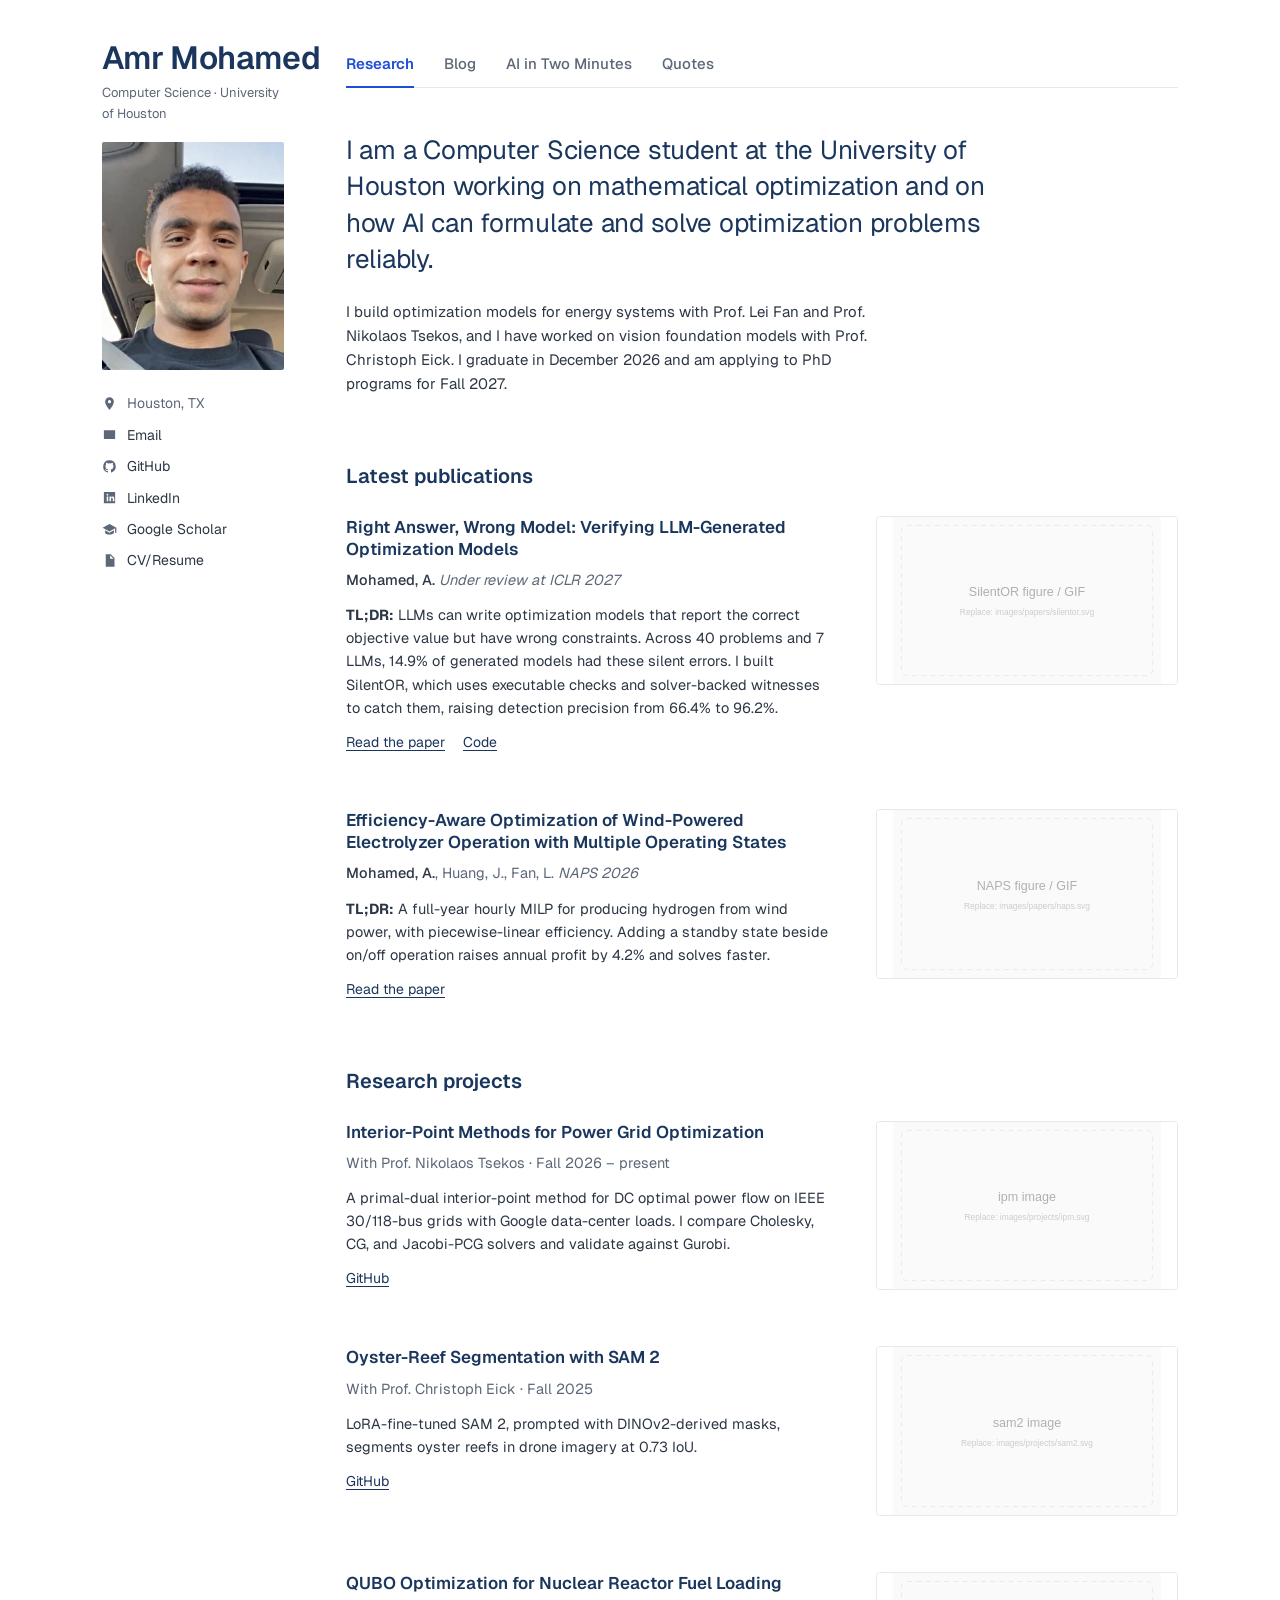
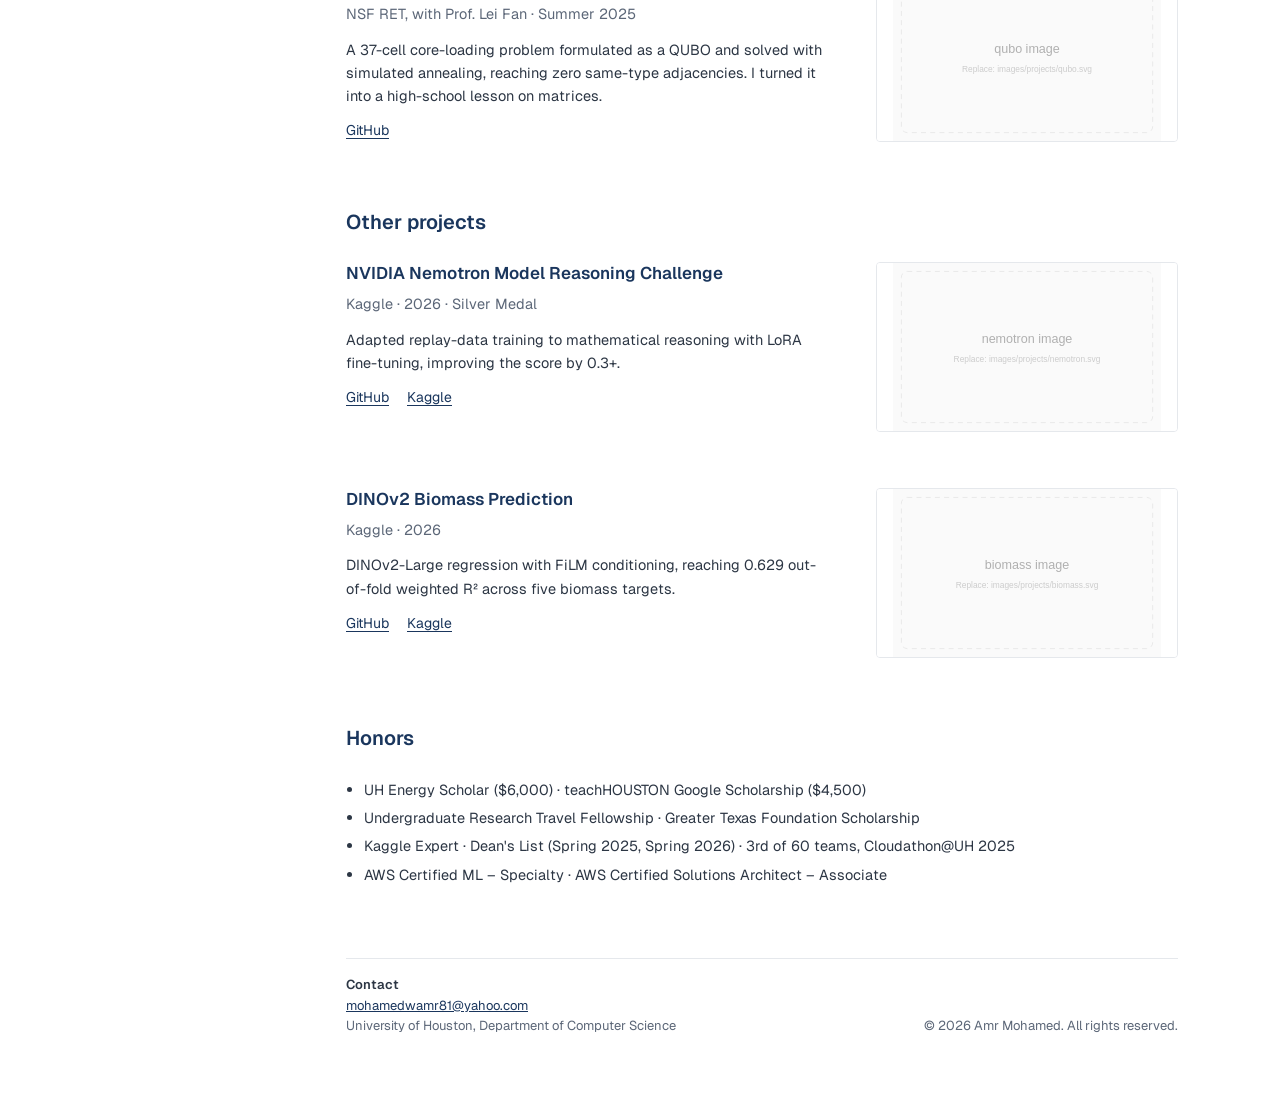
==== index.html @ 2aba8489 "Refresh cached portrait and stylesheet across all four pages" ====
<!DOCTYPE html>
<html lang="en">
<head>
<meta charset="UTF-8">
<meta name="viewport" content="width=device-width, initial-scale=1">
<meta name="theme-color" content="#ffffff">
<title>Amr Mohamed | Optimization & Machine Learning</title>
<meta name="description" content="Amr Mohamed: Computer Science, University of Houston. Optimization, AI for optimization, and energy systems.">
<link rel="preconnect" href="https://fonts.googleapis.com">
<link href="https://fonts.googleapis.com/css2?family=Geist:wght@400;500;600&display=swap" rel="stylesheet">
<link rel="stylesheet" href="style.css?v=9">
</head>
<body>
<div class="page">
<aside class="side">
  <h1><a href="index.html">Amr Mohamed</a></h1>
  <p class="sub">Computer Science · University of Houston</p>
  <img class="portrait" src="images/profile.jpg?v=c83af817" onerror="this.onerror=null;this.src='images/profile.svg'" alt="Portrait of Amr Mohamed">
  <ul>
    <li><span><svg viewBox="0 0 24 24"><path d="M12 2a7 7 0 0 0-7 7c0 5 7 13 7 13s7-8 7-13a7 7 0 0 0-7-7zm0 9.5A2.5 2.5 0 1 1 12 6.5a2.5 2.5 0 0 1 0 5z"/></svg>Houston, TX</span></li>
    <li><a href="mailto:mohamedwamr81@yahoo.com"><svg viewBox="0 0 24 24"><path d="M3 5h18v14H3zM4.5 6.5 12 12l7.5-5.5V8L12 13.5 4.5 8z"/></svg>Email</a></li>
    <li><a href="https://github.com/MAmr9UH"><svg viewBox="0 0 24 24"><path d="M12 2a10 10 0 0 0-3.2 19.5c.5.1.7-.2.7-.5v-1.7c-2.8.6-3.4-1.3-3.4-1.3-.5-1.2-1.1-1.5-1.1-1.5-.9-.6.1-.6.1-.6 1 .1 1.5 1 1.5 1 .9 1.6 2.4 1.1 2.9.8.1-.7.4-1.1.6-1.3-2.2-.3-4.6-1.1-4.6-5 0-1.1.4-2 1-2.7-.1-.3-.4-1.3.1-2.7 0 0 .8-.3 2.8 1a9.6 9.6 0 0 1 5 0c1.9-1.3 2.8-1 2.8-1 .5 1.4.2 2.4.1 2.7.6.7 1 1.6 1 2.7 0 3.9-2.4 4.7-4.6 5 .4.3.7.9.7 1.9V21c0 .3.2.6.7.5A10 10 0 0 0 12 2z"/></svg>GitHub</a></li>
    <li><a href="https://linkedin.com/in/Mohamed-Amr-UH"><svg viewBox="0 0 24 24"><path d="M3 3h18v18H3zm4.5 7.5V18H10v-7.5zM8.7 6a1.4 1.4 0 1 0 0 2.8 1.4 1.4 0 0 0 0-2.8zM12 10.5V18h2.5v-4c0-1.2.6-1.8 1.4-1.8s1.3.6 1.3 1.8v4h2.5v-4.6c0-2.3-1.2-3.1-2.8-3.1-1.2 0-2 .6-2.4 1.2v-1z"/></svg>LinkedIn</a></li>
    <li><a href="#"><svg viewBox="0 0 24 24"><path d="M12 3 1 9l11 6 9-4.9V17h2V9zM5 13.2V17c0 1.7 3.1 3 7 3s7-1.3 7-3v-3.8l-7 3.8z"/></svg>Google Scholar</a></li>
    <li><a href="cv.pdf"><svg viewBox="0 0 24 24"><path d="M6 2h8l6 6v14H6zm7 1.5V9h5.5zM9 13h8v1.5H9zm0 3h8v1.5H9z"/></svg>CV/Resume</a></li>
  </ul>
</aside>
<main>
  <nav class="tabs"><a href="index.html" class="on">Research</a><a href="blog.html">Blog</a><a href="teaching.html">AI in Two Minutes</a><a href="quotes.html">Quotes</a></nav>
  <section class="intro">
    <p class="lead">I am a Computer Science student at the University of Houston working on mathematical optimization and on how AI can formulate and solve optimization problems reliably.</p>
    <p>I build optimization models for energy systems with Prof. Lei Fan and Prof. Nikolaos Tsekos, and I have worked on vision foundation models with Prof. Christoph Eick. I graduate in December 2026 and am applying to PhD programs for Fall 2027.</p>
  </section>

  <h2>Latest publications</h2>
  <article class="entry">
    <div>
      <h3><a href="papers/silentor.pdf">Right Answer, Wrong Model: Verifying LLM-Generated Optimization Models</a></h3>
      <p class="by"><u>Mohamed, A.</u> <em>Under review at ICLR 2027</em></p>
      <p><strong>TL;DR:</strong> LLMs can write optimization models that report the correct objective value but have wrong constraints. Across 40 problems and 7 LLMs, 14.9% of generated models had these silent errors. I built SilentOR, which uses executable checks and solver-backed witnesses to catch them, raising detection precision from 66.4% to 96.2%.</p>
      <div class="more"><a href="papers/silentor.pdf">Read the paper</a><a href="#">Code</a></div>
    </div>
    <div class="fig"><img src="images/papers/silentor.gif" onerror="this.onerror=null;this.src='images/papers/silentor.svg'" alt=""></div>
  </article>
  <article class="entry">
    <div>
      <h3><a href="papers/naps.pdf">Efficiency-Aware Optimization of Wind-Powered Electrolyzer Operation with Multiple Operating States</a></h3>
      <p class="by"><u>Mohamed, A.</u>, Huang, J., Fan, L. <em>NAPS 2026</em></p>
      <p><strong>TL;DR:</strong> A full-year hourly MILP for producing hydrogen from wind power, with piecewise-linear efficiency. Adding a standby state beside on/off operation raises annual profit by 4.2% and solves faster.</p>
      <div class="more"><a href="papers/naps.pdf">Read the paper</a></div>
    </div>
    <div class="fig"><img src="images/papers/naps.gif" onerror="this.onerror=null;this.src='images/papers/naps.svg'" alt=""></div>
  </article>

  <h2>Research projects</h2>
  <article class="entry">
    <div>
      <h3>Interior-Point Methods for Power Grid Optimization</h3>
      <p class="by">With Prof. Nikolaos Tsekos · Fall 2026 – present</p>
      <p>A primal-dual interior-point method for DC optimal power flow on IEEE 30/118-bus grids with Google data-center loads. I compare Cholesky, CG, and Jacobi-PCG solvers and validate against Gurobi.</p>
      <div class="more"><a href="#">GitHub</a></div>
    </div>
    <div class="fig"><img src="images/projects/ipm.jpg" onerror="this.onerror=null;this.src='images/projects/ipm.svg'" alt=""></div>
  </article>
  <article class="entry">
    <div>
      <h3>Oyster-Reef Segmentation with SAM 2</h3>
      <p class="by">With Prof. Christoph Eick · Fall 2025</p>
      <p>LoRA-fine-tuned SAM 2, prompted with DINOv2-derived masks, segments oyster reefs in drone imagery at 0.73 IoU.</p>
      <div class="more"><a href="#">GitHub</a></div>
    </div>
    <div class="fig"><img src="images/projects/sam2.jpg" onerror="this.onerror=null;this.src='images/projects/sam2.svg'" alt=""></div>
  </article>
  <article class="entry">
    <div>
      <h3>QUBO Optimization for Nuclear Reactor Fuel Loading</h3>
      <p class="by">NSF RET, with Prof. Lei Fan · Summer 2025</p>
      <p>A 37-cell core-loading problem formulated as a QUBO and solved with simulated annealing, reaching zero same-type adjacencies. I turned it into a high-school lesson on matrices.</p>
      <div class="more"><a href="#">GitHub</a></div>
    </div>
    <div class="fig"><img src="images/projects/qubo.jpg" onerror="this.onerror=null;this.src='images/projects/qubo.svg'" alt=""></div>
  </article>

  <h2>Other projects</h2>
  <article class="entry">
    <div>
      <h3>NVIDIA Nemotron Model Reasoning Challenge</h3>
      <p class="by">Kaggle · 2026 · Silver Medal</p>
      <p>Adapted replay-data training to mathematical reasoning with LoRA fine-tuning, improving the score by 0.3+.</p>
      <div class="more"><a href="#">GitHub</a><a href="#">Kaggle</a></div>
    </div>
    <div class="fig"><img src="images/projects/nemotron.jpg" onerror="this.onerror=null;this.src='images/projects/nemotron.svg'" alt=""></div>
  </article>
  <article class="entry">
    <div>
      <h3>DINOv2 Biomass Prediction</h3>
      <p class="by">Kaggle · 2026</p>
      <p>DINOv2-Large regression with FiLM conditioning, reaching 0.629 out-of-fold weighted R² across five biomass targets.</p>
      <div class="more"><a href="#">GitHub</a><a href="#">Kaggle</a></div>
    </div>
    <div class="fig"><img src="images/projects/biomass.jpg" onerror="this.onerror=null;this.src='images/projects/biomass.svg'" alt=""></div>
  </article>

  <h2>Honors</h2>
  <ul class="plain">
    <li>UH Energy Scholar ($6,000) · teachHOUSTON Google Scholarship ($4,500)</li>
    <li>Undergraduate Research Travel Fellowship · Greater Texas Foundation Scholarship</li>
    <li>Kaggle Expert · Dean's List (Spring 2025, Spring 2026) · 3rd of 60 teams, Cloudathon@UH 2025</li>
    <li>AWS Certified ML – Specialty · AWS Certified Solutions Architect – Associate</li>
  </ul>
  <footer><div><strong>Contact</strong><br><a href="mailto:mohamedwamr81@yahoo.com">mohamedwamr81@yahoo.com</a><br>University of Houston, Department of Computer Science</div><div>© 2026 Amr Mohamed. All rights reserved.</div></footer>
</main>
</div>
</body>
</html>
---- style.css ----
/* Amr Mohamed — sidebar layout, navy on white */
:root{--navy:#1a365d;--ink:#2c3644;--muted:#5c6778;--line:#e5e8ec}
*{box-sizing:border-box}
html{scroll-behavior:smooth}
body{margin:0;background:#fff;color:var(--ink);font:400 16px/1.6 Geist,-apple-system,"Segoe UI",Roboto,"Helvetica Neue",Arial,sans-serif}
a{color:var(--navy)}
img,video{max-width:100%;display:block}

.page{max-width:1140px;margin:0 auto;padding:40px 32px 64px;display:grid;grid-template-columns:182px minmax(0,1fr);gap:62px}

/* sidebar */
.side h1{font-size:32px;white-space:nowrap;line-height:1.15;font-weight:600;color:var(--navy);margin:0;letter-spacing:-.02em}
.side h1 a{text-decoration:none;color:inherit}
.side .sub{color:var(--muted);font-size:13px;margin:6px 0 18px}
.portrait{width:182px;height:228px;object-fit:cover;border-radius:2px;filter:grayscale(0%);transition:filter .5s ease}
@media (hover:hover){.portrait:hover{filter:grayscale(100%)}}
.side ul{list-style:none;padding:0;margin:22px 0 0}
.side li{margin:0 0 9px;font-size:14px}
.side li a,.side li span{display:flex;align-items:center;gap:10px;color:var(--ink);text-decoration:none}
.side li a:hover{color:var(--navy);text-decoration:underline}
.side li span{color:var(--muted)}
.side svg{width:15px!important;height:15px!important;max-width:15px;flex:none;fill:var(--muted)}

/* tabs */
.tabs{display:flex;gap:30px;border-bottom:1px solid var(--line);margin:0 0 44px;flex-wrap:wrap}
.tabs a{font-size:15px;font-weight:500;color:var(--muted);text-decoration:none;padding:12px 0 10px;border-bottom:2px solid transparent;margin-bottom:-1px}
.tabs a:hover{color:var(--navy)}
.tabs a.on{color:var(--navy);border-color:var(--navy)}

/* intro */
.intro .lead,.lead{font-size:26px;line-height:1.4;color:var(--navy);margin:0 0 22px;max-width:660px;font-weight:400;letter-spacing:-.01em}
.intro p{font-size:15px;color:var(--ink);max-width:540px;margin:0 0 12px}

h2{font-size:20px;font-weight:600;color:var(--navy);margin:64px 0 24px}

/* entries: text left, figure right */
.entry{display:grid;grid-template-columns:minmax(0,1fr) 302px;gap:44px;margin-bottom:56px;align-items:start}
.entry.nofig{grid-template-columns:minmax(0,1fr)}
h3{font-size:17px;line-height:1.3;font-weight:600;color:var(--navy);margin:0 0 8px}
h3 a{text-decoration:none}h3 a:hover{text-decoration:underline}
.by{font-size:14px;color:var(--muted);margin:0 0 12px}
.by u{text-decoration:none;font-weight:500;color:var(--ink)}
.entry p{font-size:14.5px;line-height:1.6;margin:0 0 12px}
.more{display:flex;gap:18px;font-size:14px}
.more a{color:var(--navy);text-underline-offset:3px}
.fig{border:1px solid var(--line);border-radius:4px;overflow:hidden;background:#fafbfc;aspect-ratio:4/3}
.fig img,.fig video{width:100%;height:100%;object-fit:contain;background:#fff}

ul.plain{padding-left:18px;margin:0;font-size:14.5px}ul.plain li{margin:5px 0}

/* quotes */
.quote{margin:0 0 40px;max-width:640px}
.quote p{font-size:22px;line-height:1.45;color:var(--navy);margin:0 0 8px}
.quote cite{font-style:normal;font-size:14px;color:var(--muted)}

/* videos */
.video{position:relative;aspect-ratio:16/9;border:1px solid var(--line);border-radius:4px;overflow:hidden;background:#fafbfc}
.video iframe,.video video{position:absolute;inset:0;width:100%;height:100%;border:0}
.soon{display:grid;place-items:center;height:100%;color:#9aa3ae;font-size:13px}

footer{margin-top:72px;padding-top:16px;border-top:1px solid var(--line);color:var(--muted);font-size:13px}

@media(max-width:820px){
  .page{grid-template-columns:1fr;gap:28px;padding-top:28px}
  .side{display:grid;grid-template-columns:120px 1fr;gap:4px 20px;align-items:start}
  .side h1,.side .sub{grid-column:1/-1}
  .portrait{width:120px;height:150px}
  .side ul{margin:0}
  .entry{grid-template-columns:1fr;gap:18px}
  .lead{font-size:22px}
}
footer{display:flex;justify-content:space-between;align-items:flex-end;gap:16px;flex-wrap:wrap}
footer strong{color:var(--ink);font-weight:600}
.entry .fig{aspect-ratio:16/9}
.tabs a{transition:color .2s,border-color .2s}
.tabs a:hover{border-color:#c9d2de}
/* active tab: clear blue */
.tabs a.on{color:#1d4ed8;border-color:#1d4ed8;border-bottom-width:2px;font-weight:600}
.tabs a:hover{color:#1d4ed8}

/* AI in Two Minutes: dark navy theme */
body.dark{background:#15203a;color:#c7d0dd;--navy:#ffffff;--ink:#c7d0dd;--muted:#93a1b5;--line:#2a3958}
body.dark a{color:#e6ecf5}
body.dark .side li a{color:#dfe6f0}
body.dark .side svg{fill:#93a1b5}
body.dark .tabs a.on{color:#ffffff;border-color:#5fb3d9}
body.dark .tabs a:hover{color:#ffffff}
body.dark .portrait{border-radius:2px}
body.dark .video{background:#0f182b;border-color:#0f182b}
body.dark .soon{color:#5d6f8c}
body.dark footer strong{color:#fff}
body.dark .fig{background:#0f182b;border-color:#24324e}
.vid{margin-bottom:64px}
.vid .video{aspect-ratio:16/9;margin-bottom:16px;border-radius:6px}
.vid h3{font-size:18px;margin:0 0 4px}
.vid .by{font-size:15px}

/* Smooth theme change between pages */
@view-transition{navigation:auto}
::view-transition-old(root),::view-transition-new(root){animation-duration:.9s;animation-timing-function:ease-in-out}
/* Entering AI in Two Minutes: page fades from white into dark navy */
@keyframes toDark{from{background-color:#ffffff}to{background-color:#15203a}}
@keyframes inkIn{from{opacity:0;transform:translateY(6px)}to{opacity:1;transform:none}}
body.dark{animation:toDark 1.1s ease-in-out both}
body.dark .page{animation:inkIn 1.1s ease-out .15s both}
@media (prefers-reduced-motion:reduce){body.dark,body.dark .page{animation:none}::view-transition-old(root),::view-transition-new(root){animation:none}}
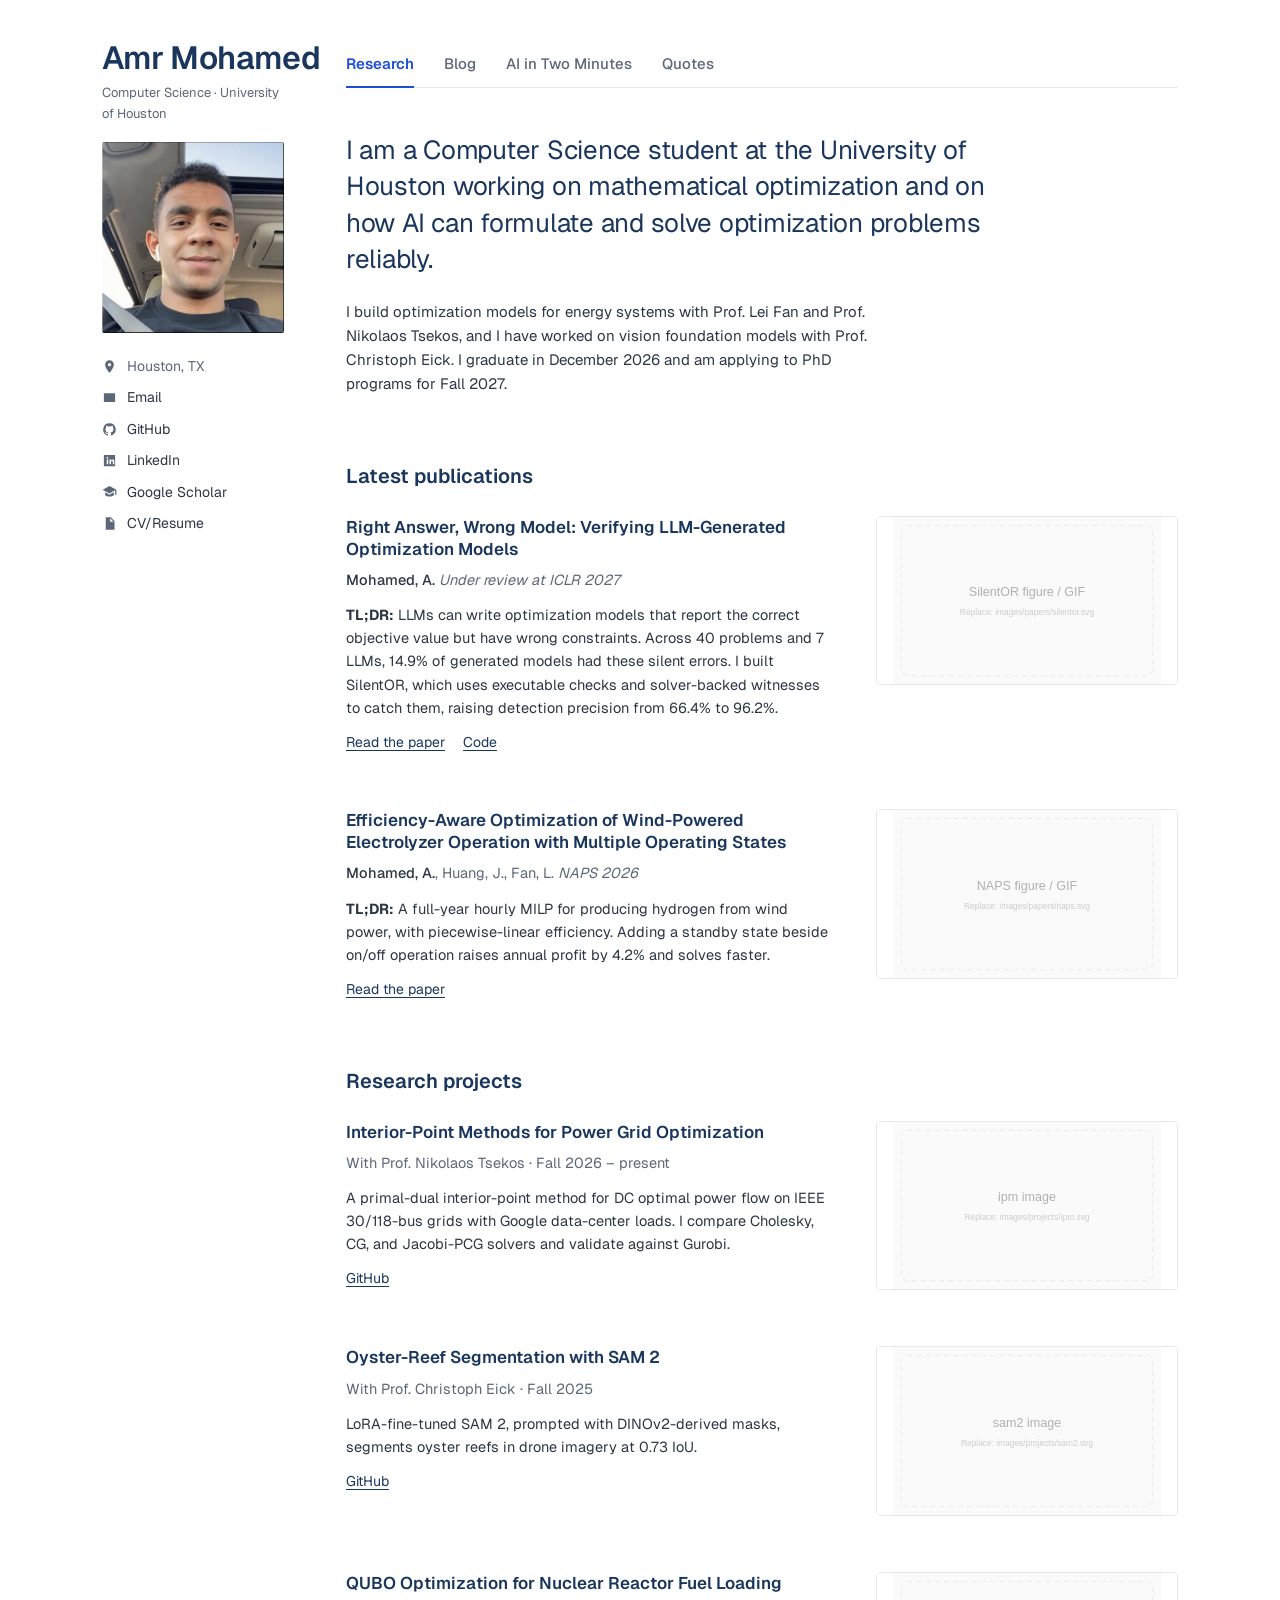
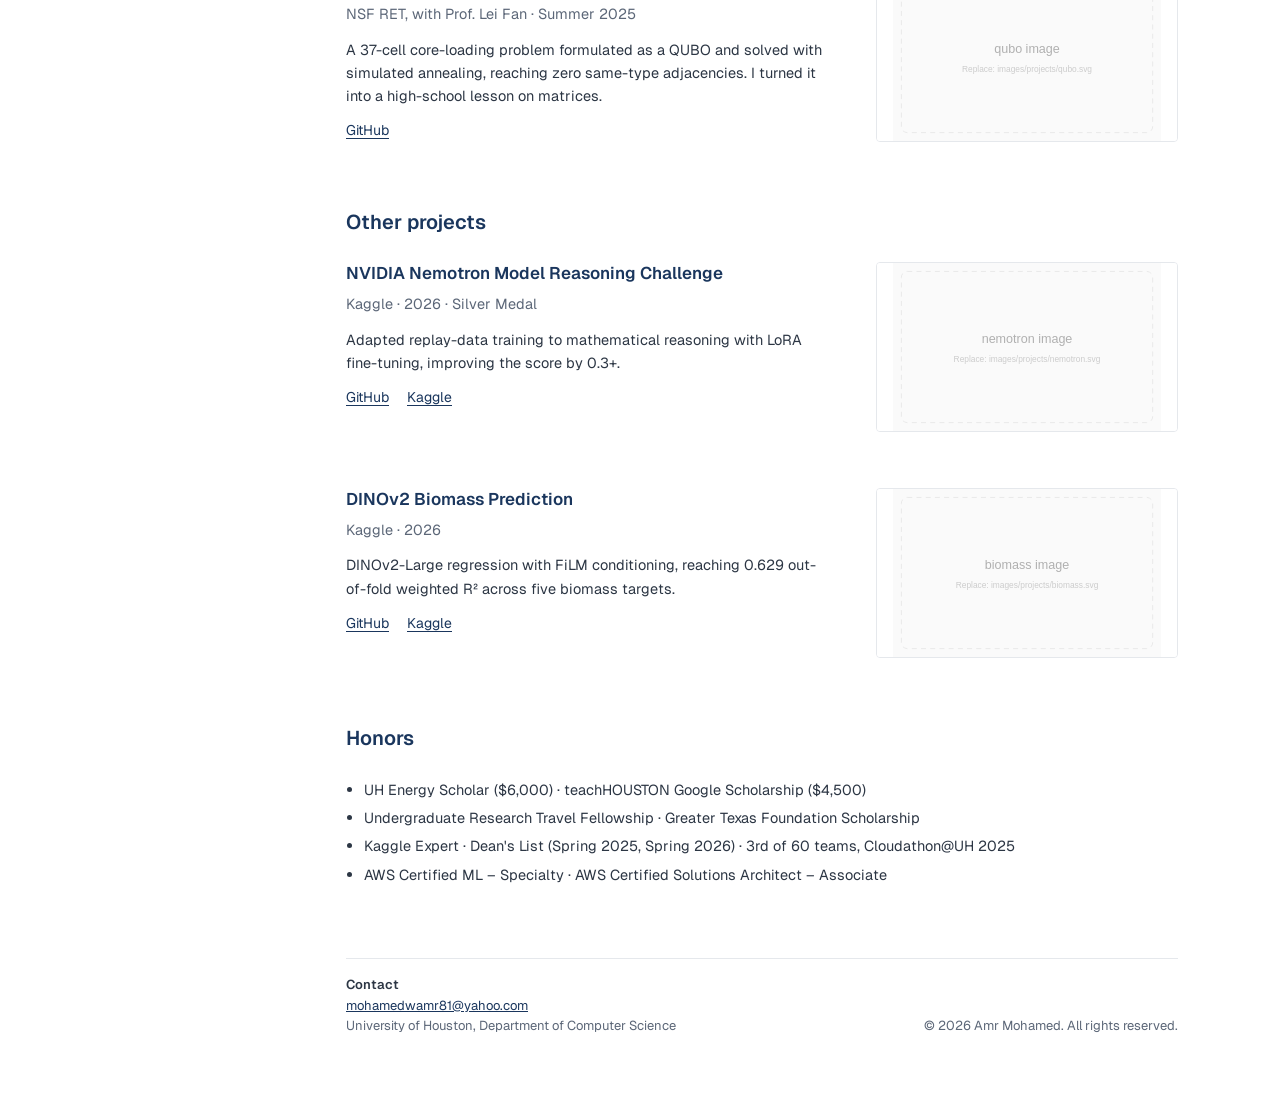
==== commit d48c92f7: "Use the wider portrait at its natural aspect ratio" ====
--- a/index.html
+++ b/index.html
@@ -8,14 +8,14 @@
 <meta name="description" content="Amr Mohamed: Computer Science, University of Houston. Optimization, AI for optimization, and energy systems.">
 <link rel="preconnect" href="https://fonts.googleapis.com">
 <link href="https://fonts.googleapis.com/css2?family=Geist:wght@400;500;600&display=swap" rel="stylesheet">
-<link rel="stylesheet" href="style.css?v=9">
+<link rel="stylesheet" href="style.css?v=10">
 </head>
 <body>
 <div class="page">
 <aside class="side">
   <h1><a href="index.html">Amr Mohamed</a></h1>
   <p class="sub">Computer Science · University of Houston</p>
-  <img class="portrait" src="images/profile.jpg?v=c83af817" onerror="this.onerror=null;this.src='images/profile.svg'" alt="Portrait of Amr Mohamed">
+  <img class="portrait" src="images/profile.jpg?v=75b1ff2b" onerror="this.onerror=null;this.src='images/profile.svg'" alt="Portrait of Amr Mohamed">
   <ul>
     <li><span><svg viewBox="0 0 24 24"><path d="M12 2a7 7 0 0 0-7 7c0 5 7 13 7 13s7-8 7-13a7 7 0 0 0-7-7zm0 9.5A2.5 2.5 0 1 1 12 6.5a2.5 2.5 0 0 1 0 5z"/></svg>Houston, TX</span></li>
     <li><a href="mailto:mohamedwamr81@yahoo.com"><svg viewBox="0 0 24 24"><path d="M3 5h18v14H3zM4.5 6.5 12 12l7.5-5.5V8L12 13.5 4.5 8z"/></svg>Email</a></li>
--- a/style.css
+++ b/style.css
@@ -12,7 +12,7 @@
 .side h1{font-size:32px;white-space:nowrap;line-height:1.15;font-weight:600;color:var(--navy);margin:0;letter-spacing:-.02em}
 .side h1 a{text-decoration:none;color:inherit}
 .side .sub{color:var(--muted);font-size:13px;margin:6px 0 18px}
-.portrait{width:182px;height:228px;object-fit:cover;border-radius:2px;filter:grayscale(0%);transition:filter .5s ease}
+.portrait{width:182px;height:auto;border-radius:2px;filter:grayscale(0%);transition:filter .5s ease}
 @media (hover:hover){.portrait:hover{filter:grayscale(100%)}}
 .side ul{list-style:none;padding:0;margin:22px 0 0}
 .side li{margin:0 0 9px;font-size:14px}
@@ -64,7 +64,7 @@
   .page{grid-template-columns:1fr;gap:28px;padding-top:28px}
   .side{display:grid;grid-template-columns:120px 1fr;gap:4px 20px;align-items:start}
   .side h1,.side .sub{grid-column:1/-1}
-  .portrait{width:120px;height:150px}
+  .portrait{width:120px;height:auto}
   .side ul{margin:0}
   .entry{grid-template-columns:1fr;gap:18px}
   .lead{font-size:22px}
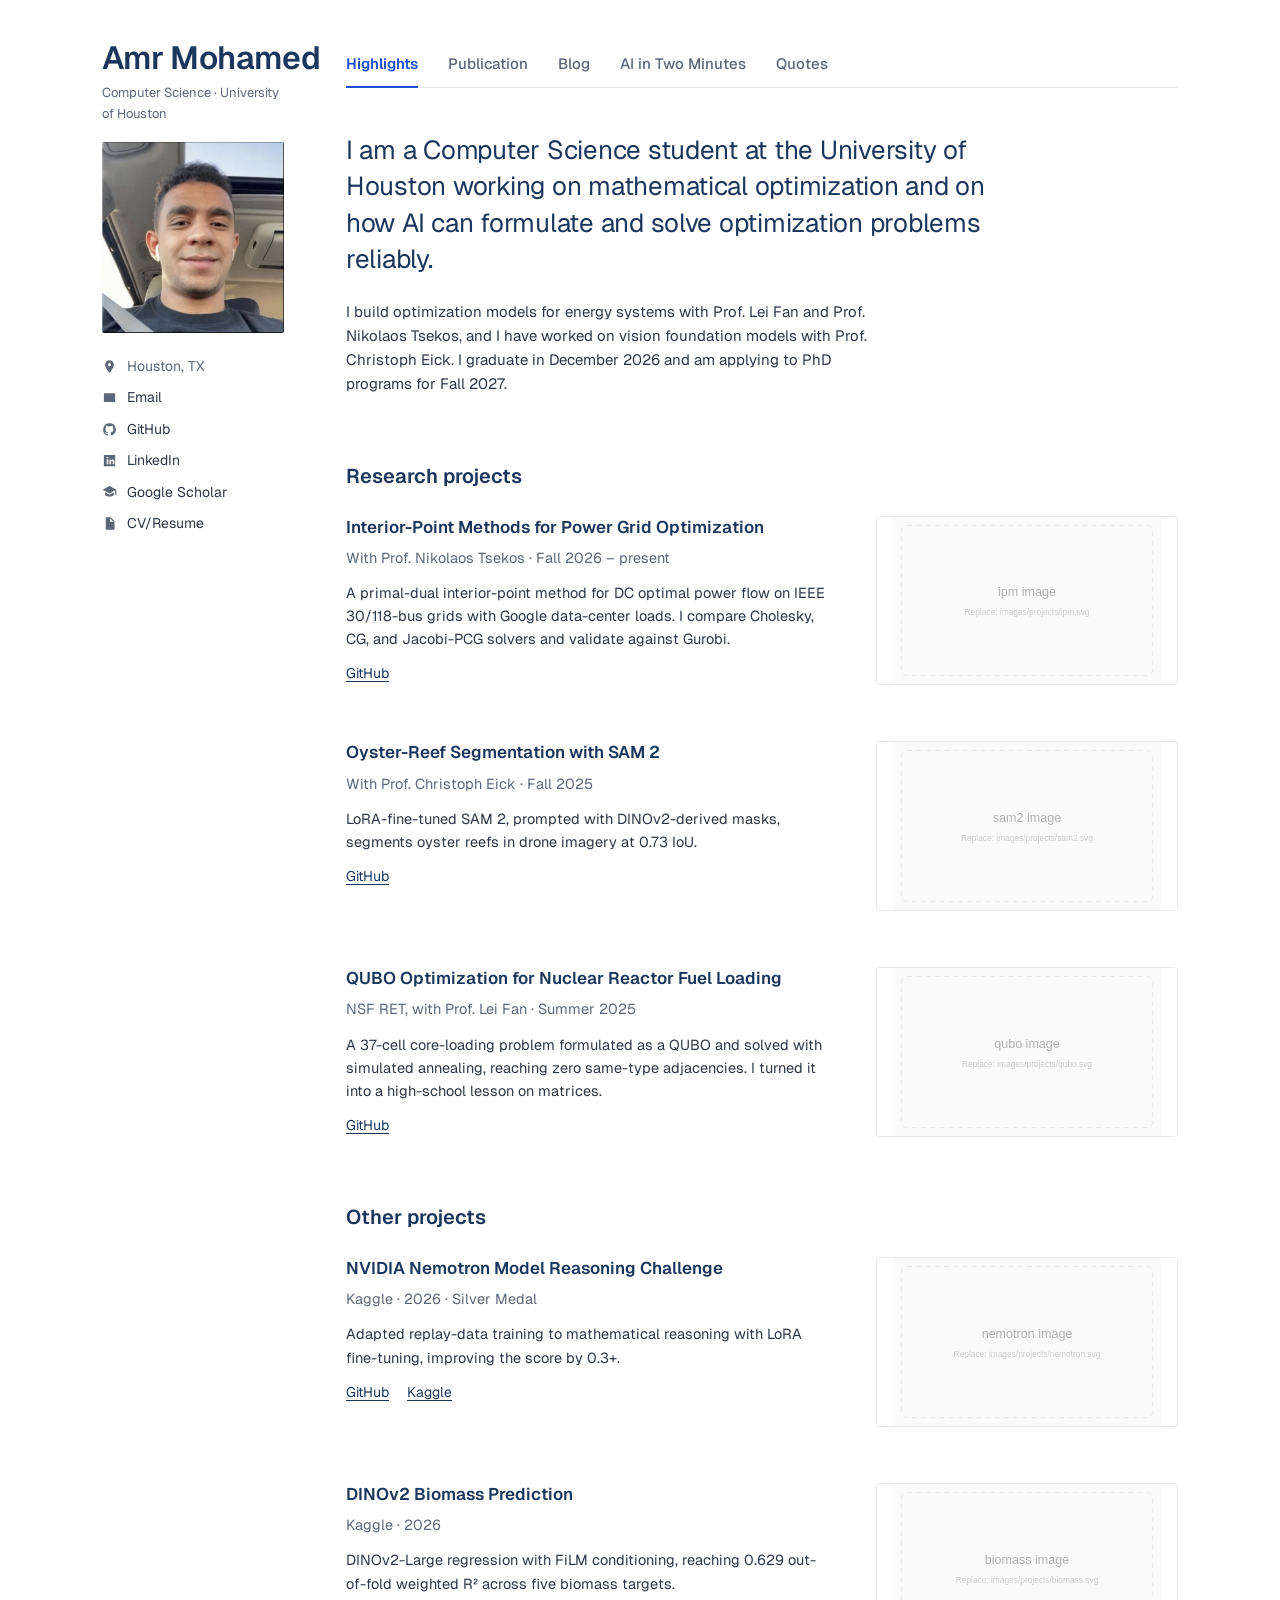
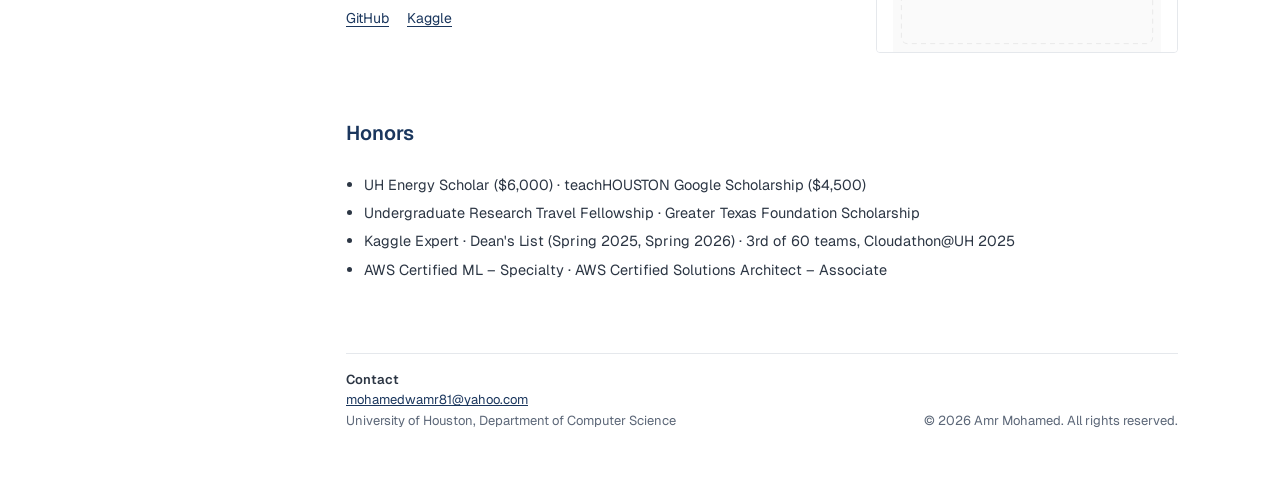
==== commit bb4aec7d: "Organize navigation around highlights and a dedicated publication page" ====
--- a/index.html
+++ b/index.html
@@ -26,31 +26,17 @@
   </ul>
 </aside>
 <main>
-  <nav class="tabs"><a href="index.html" class="on">Research</a><a href="blog.html">Blog</a><a href="teaching.html">AI in Two Minutes</a><a href="quotes.html">Quotes</a></nav>
+  <nav class="tabs" aria-label="Main navigation">
+    <a href="index.html" class="on" aria-current="page">Highlights</a>
+    <a href="publications.html">Publication</a>
+    <a href="blog.html">Blog</a>
+    <a href="teaching.html">AI in Two Minutes</a>
+    <a href="quotes.html">Quotes</a>
+  </nav>
   <section class="intro">
     <p class="lead">I am a Computer Science student at the University of Houston working on mathematical optimization and on how AI can formulate and solve optimization problems reliably.</p>
     <p>I build optimization models for energy systems with Prof. Lei Fan and Prof. Nikolaos Tsekos, and I have worked on vision foundation models with Prof. Christoph Eick. I graduate in December 2026 and am applying to PhD programs for Fall 2027.</p>
   </section>
-
-  <h2>Latest publications</h2>
-  <article class="entry">
-    <div>
-      <h3><a href="papers/silentor.pdf">Right Answer, Wrong Model: Verifying LLM-Generated Optimization Models</a></h3>
-      <p class="by"><u>Mohamed, A.</u> <em>Under review at ICLR 2027</em></p>
-      <p><strong>TL;DR:</strong> LLMs can write optimization models that report the correct objective value but have wrong constraints. Across 40 problems and 7 LLMs, 14.9% of generated models had these silent errors. I built SilentOR, which uses executable checks and solver-backed witnesses to catch them, raising detection precision from 66.4% to 96.2%.</p>
-      <div class="more"><a href="papers/silentor.pdf">Read the paper</a><a href="#">Code</a></div>
-    </div>
-    <div class="fig"><img src="images/papers/silentor.gif" onerror="this.onerror=null;this.src='images/papers/silentor.svg'" alt=""></div>
-  </article>
-  <article class="entry">
-    <div>
-      <h3><a href="papers/naps.pdf">Efficiency-Aware Optimization of Wind-Powered Electrolyzer Operation with Multiple Operating States</a></h3>
-      <p class="by"><u>Mohamed, A.</u>, Huang, J., Fan, L. <em>NAPS 2026</em></p>
-      <p><strong>TL;DR:</strong> A full-year hourly MILP for producing hydrogen from wind power, with piecewise-linear efficiency. Adding a standby state beside on/off operation raises annual profit by 4.2% and solves faster.</p>
-      <div class="more"><a href="papers/naps.pdf">Read the paper</a></div>
-    </div>
-    <div class="fig"><img src="images/papers/naps.gif" onerror="this.onerror=null;this.src='images/papers/naps.svg'" alt=""></div>
-  </article>
 
   <h2>Research projects</h2>
   <article class="entry">
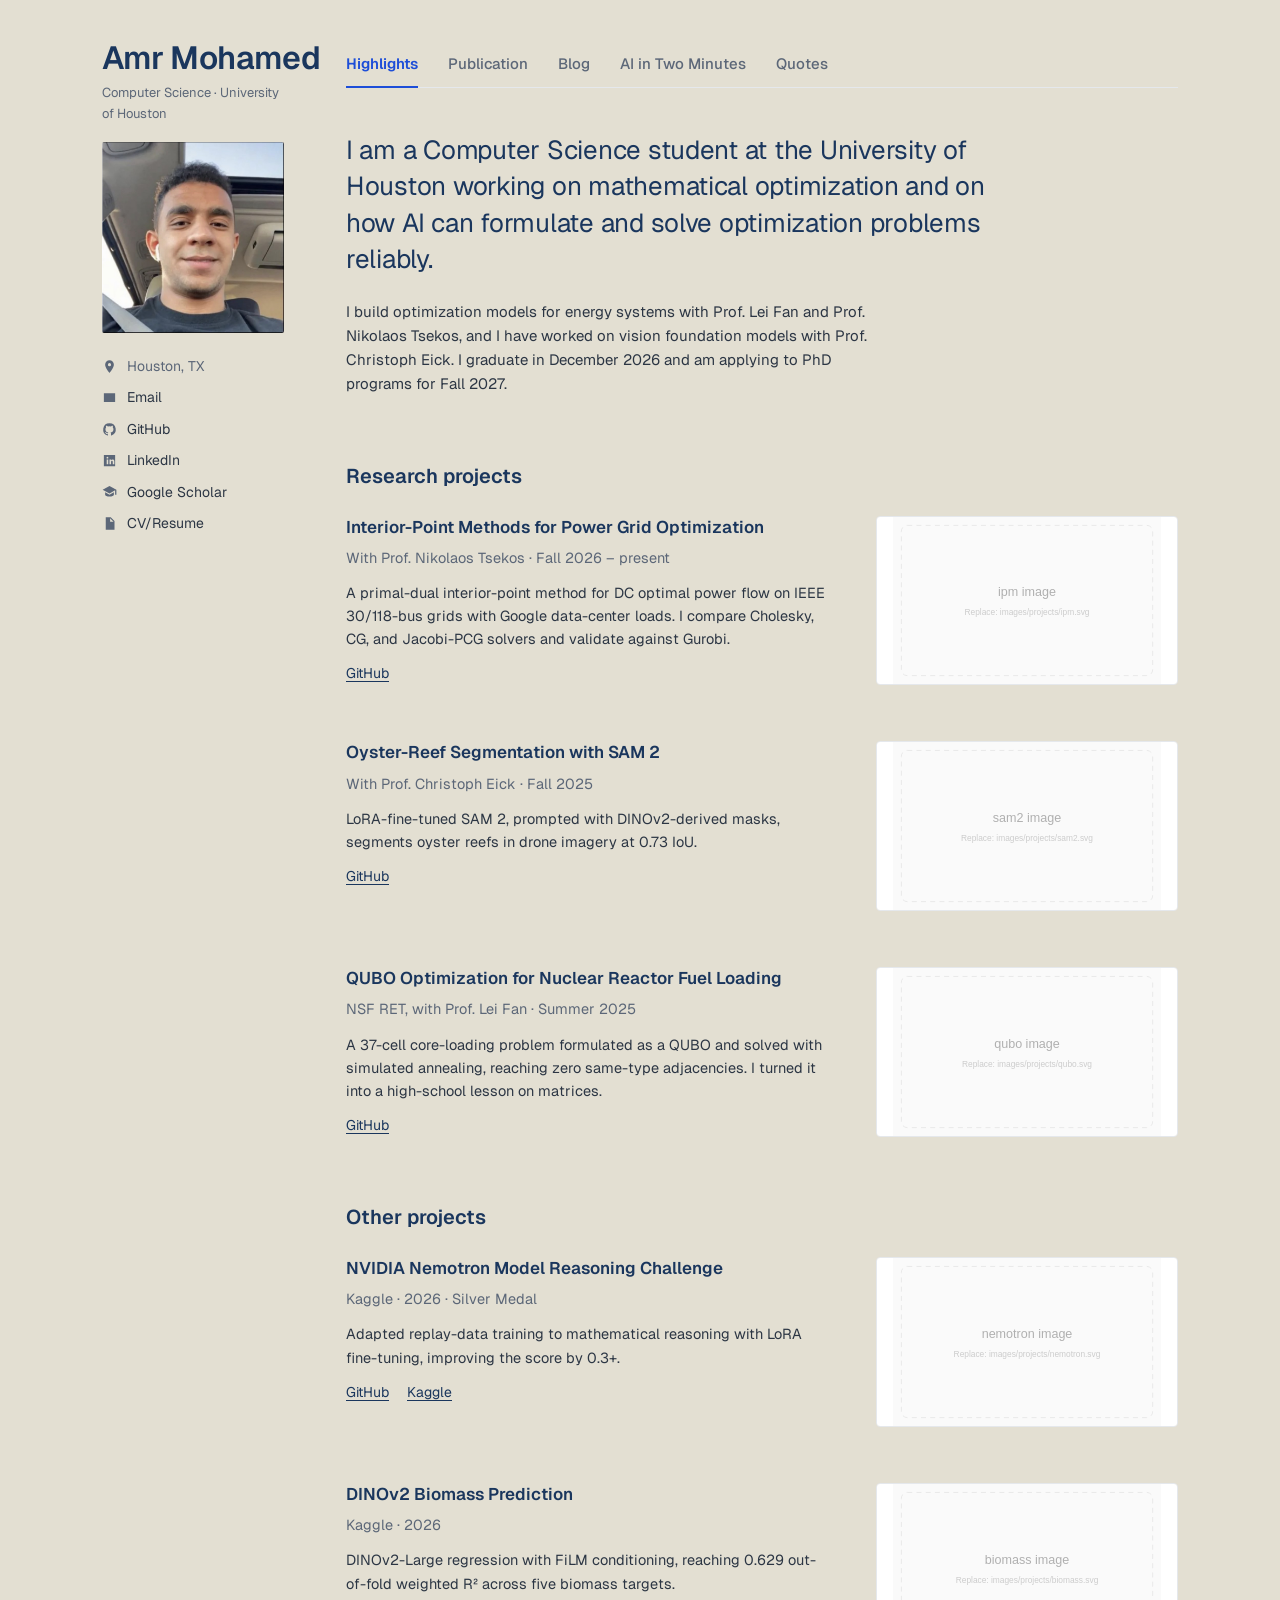
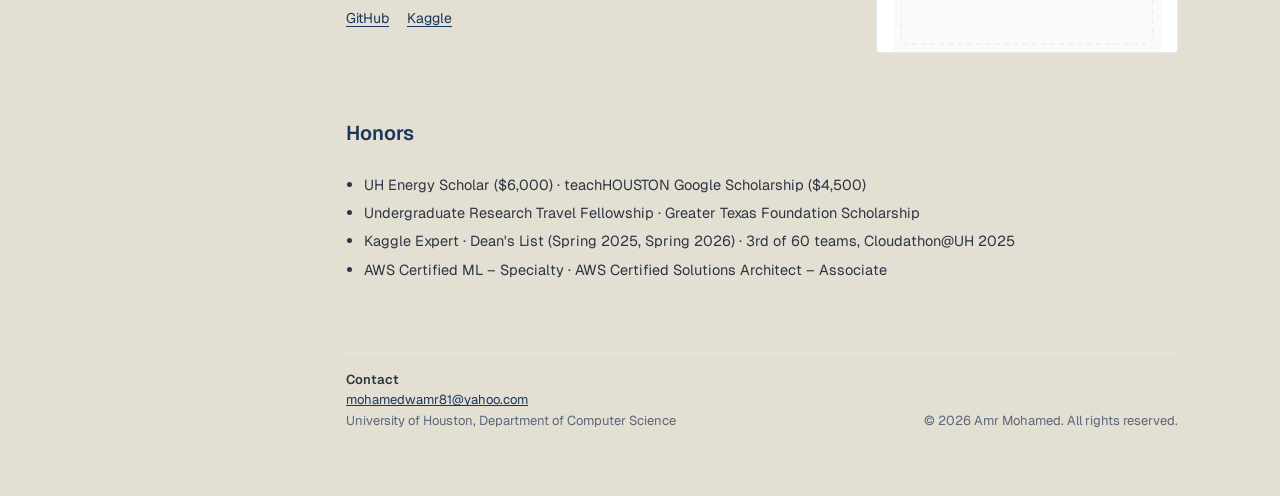
==== commit 1fe0826a: "Try the warm beige page background from the reference swatch" ====
--- a/index.html
+++ b/index.html
@@ -3,12 +3,12 @@
 <head>
 <meta charset="UTF-8">
 <meta name="viewport" content="width=device-width, initial-scale=1">
-<meta name="theme-color" content="#ffffff">
+<meta name="theme-color" content="#e3dfd2">
 <title>Amr Mohamed | Optimization & Machine Learning</title>
 <meta name="description" content="Amr Mohamed: Computer Science, University of Houston. Optimization, AI for optimization, and energy systems.">
 <link rel="preconnect" href="https://fonts.googleapis.com">
 <link href="https://fonts.googleapis.com/css2?family=Geist:wght@400;500;600&display=swap" rel="stylesheet">
-<link rel="stylesheet" href="style.css?v=10">
+<link rel="stylesheet" href="style.css?v=11">
 </head>
 <body>
 <div class="page">
--- a/style.css
+++ b/style.css
@@ -1,8 +1,8 @@
 /* Amr Mohamed — sidebar layout, navy on white */
-:root{--navy:#1a365d;--ink:#2c3644;--muted:#5c6778;--line:#e5e8ec}
+:root{--page-bg:#e3dfd2;--navy:#1a365d;--ink:#2c3644;--muted:#5c6778;--line:#e5e8ec}
 *{box-sizing:border-box}
 html{scroll-behavior:smooth}
-body{margin:0;background:#fff;color:var(--ink);font:400 16px/1.6 Geist,-apple-system,"Segoe UI",Roboto,"Helvetica Neue",Arial,sans-serif}
+body{margin:0;background:var(--page-bg);color:var(--ink);font:400 16px/1.6 Geist,-apple-system,"Segoe UI",Roboto,"Helvetica Neue",Arial,sans-serif}
 a{color:var(--navy)}
 img,video{max-width:100%;display:block}
 
@@ -99,7 +99,7 @@
 @view-transition{navigation:auto}
 ::view-transition-old(root),::view-transition-new(root){animation-duration:.9s;animation-timing-function:ease-in-out}
 /* Entering AI in Two Minutes: page fades from white into dark navy */
-@keyframes toDark{from{background-color:#ffffff}to{background-color:#15203a}}
+@keyframes toDark{from{background-color:var(--page-bg)}to{background-color:#15203a}}
 @keyframes inkIn{from{opacity:0;transform:translateY(6px)}to{opacity:1;transform:none}}
 body.dark{animation:toDark 1.1s ease-in-out both}
 body.dark .page{animation:inkIn 1.1s ease-out .15s both}
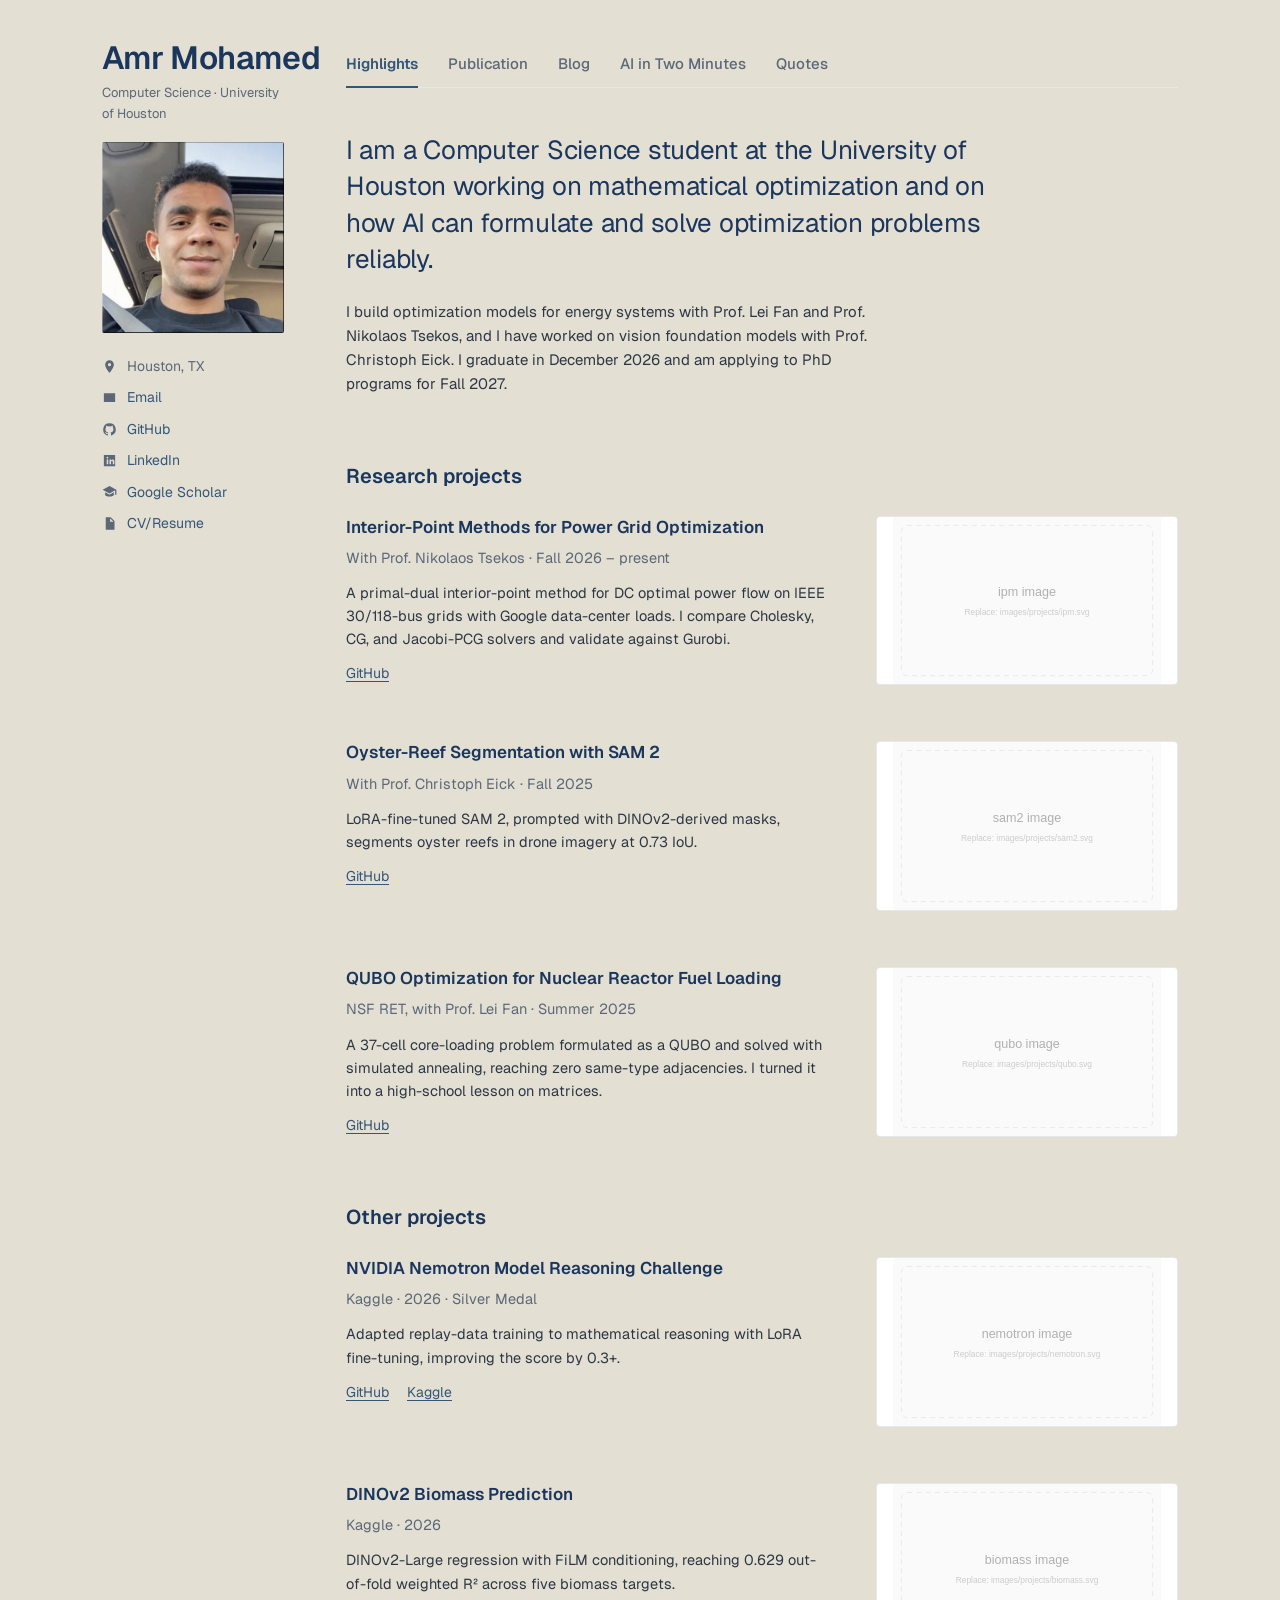
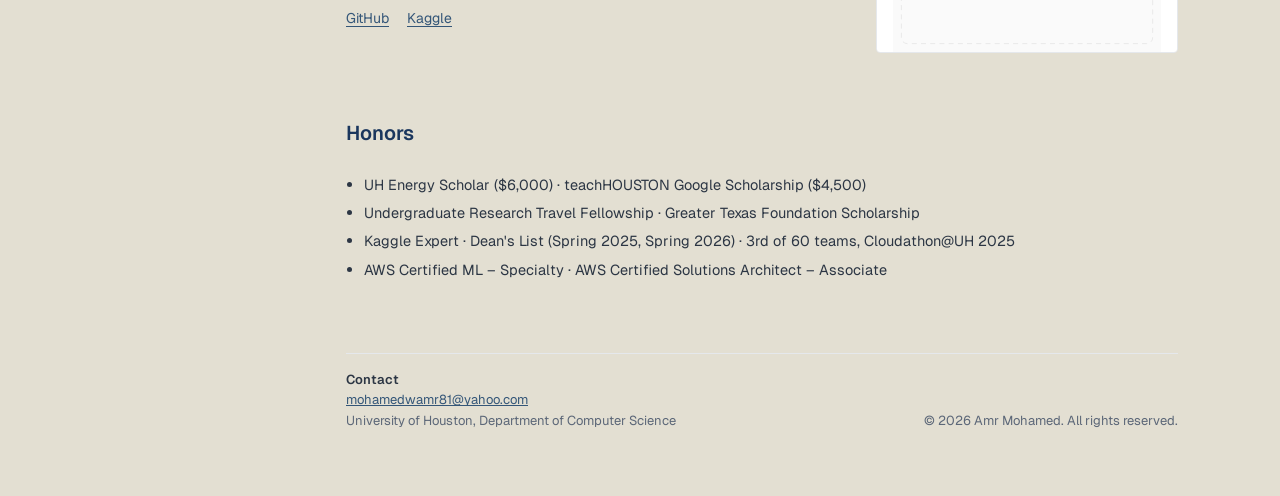
==== commit 69fa1404: "Pair navy headings with muted blue links on beige pages" ====
--- a/index.html
+++ b/index.html
@@ -8,7 +8,7 @@
 <meta name="description" content="Amr Mohamed: Computer Science, University of Houston. Optimization, AI for optimization, and energy systems.">
 <link rel="preconnect" href="https://fonts.googleapis.com">
 <link href="https://fonts.googleapis.com/css2?family=Geist:wght@400;500;600&display=swap" rel="stylesheet">
-<link rel="stylesheet" href="style.css?v=11">
+<link rel="stylesheet" href="style.css?v=12">
 </head>
 <body>
 <div class="page">
--- a/style.css
+++ b/style.css
@@ -1,9 +1,9 @@
-/* Amr Mohamed — sidebar layout, navy on white */
-:root{--page-bg:#e3dfd2;--navy:#1a365d;--ink:#2c3644;--muted:#5c6778;--line:#e5e8ec}
+/* Amr Mohamed — sidebar layout, navy on warm beige */
+:root{--page-bg:#e3dfd2;--navy:#1a365d;--link:#345678;--ink:#2c3644;--muted:#5c6778;--line:#e5e8ec}
 *{box-sizing:border-box}
 html{scroll-behavior:smooth}
 body{margin:0;background:var(--page-bg);color:var(--ink);font:400 16px/1.6 Geist,-apple-system,"Segoe UI",Roboto,"Helvetica Neue",Arial,sans-serif}
-a{color:var(--navy)}
+a{color:var(--link)}
 img,video{max-width:100%;display:block}
 
 .page{max-width:1140px;margin:0 auto;padding:40px 32px 64px;display:grid;grid-template-columns:182px minmax(0,1fr);gap:62px}
@@ -16,7 +16,7 @@
 @media (hover:hover){.portrait:hover{filter:grayscale(100%)}}
 .side ul{list-style:none;padding:0;margin:22px 0 0}
 .side li{margin:0 0 9px;font-size:14px}
-.side li a,.side li span{display:flex;align-items:center;gap:10px;color:var(--ink);text-decoration:none}
+.side li a,.side li span{display:flex;align-items:center;gap:10px;color:var(--link);text-decoration:none}
 .side li a:hover{color:var(--navy);text-decoration:underline}
 .side li span{color:var(--muted)}
 .side svg{width:15px!important;height:15px!important;max-width:15px;flex:none;fill:var(--muted)}
@@ -37,12 +37,12 @@
 .entry{display:grid;grid-template-columns:minmax(0,1fr) 302px;gap:44px;margin-bottom:56px;align-items:start}
 .entry.nofig{grid-template-columns:minmax(0,1fr)}
 h3{font-size:17px;line-height:1.3;font-weight:600;color:var(--navy);margin:0 0 8px}
-h3 a{text-decoration:none}h3 a:hover{text-decoration:underline}
+h3 a{color:inherit;text-decoration:none}h3 a:hover{text-decoration:underline}
 .by{font-size:14px;color:var(--muted);margin:0 0 12px}
 .by u{text-decoration:none;font-weight:500;color:var(--ink)}
 .entry p{font-size:14.5px;line-height:1.6;margin:0 0 12px}
 .more{display:flex;gap:18px;font-size:14px}
-.more a{color:var(--navy);text-underline-offset:3px}
+.more a{text-underline-offset:3px}
 .fig{border:1px solid var(--line);border-radius:4px;overflow:hidden;background:#fafbfc;aspect-ratio:4/3}
 .fig img,.fig video{width:100%;height:100%;object-fit:contain;background:#fff}
 
@@ -74,9 +74,9 @@
 .entry .fig{aspect-ratio:16/9}
 .tabs a{transition:color .2s,border-color .2s}
 .tabs a:hover{border-color:#c9d2de}
-/* active tab: clear blue */
-.tabs a.on{color:#1d4ed8;border-color:#1d4ed8;border-bottom-width:2px;font-weight:600}
-.tabs a:hover{color:#1d4ed8}
+/* active tab */
+.tabs a.on{color:var(--link);border-color:var(--link);border-bottom-width:2px;font-weight:600}
+.tabs a:hover{color:var(--link)}
 
 /* AI in Two Minutes: dark navy theme */
 body.dark{background:#15203a;color:#c7d0dd;--navy:#ffffff;--ink:#c7d0dd;--muted:#93a1b5;--line:#2a3958}
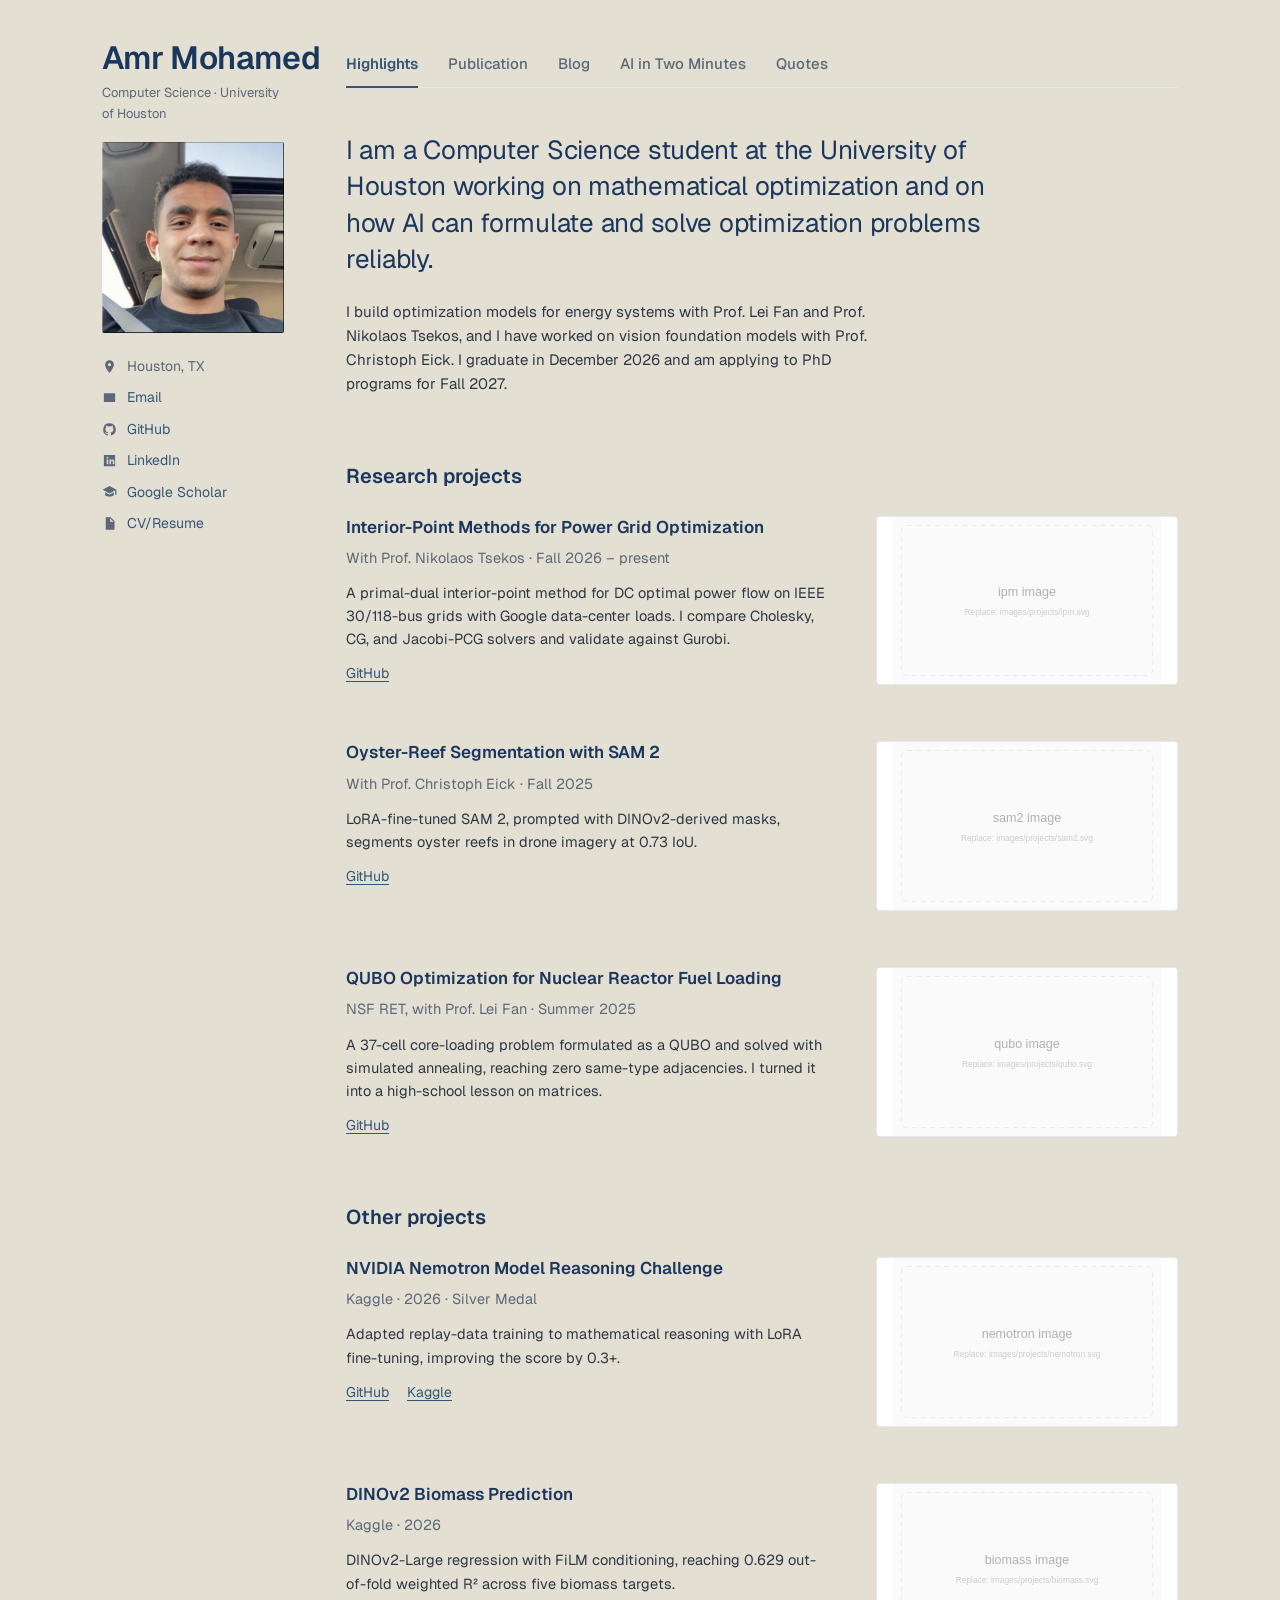
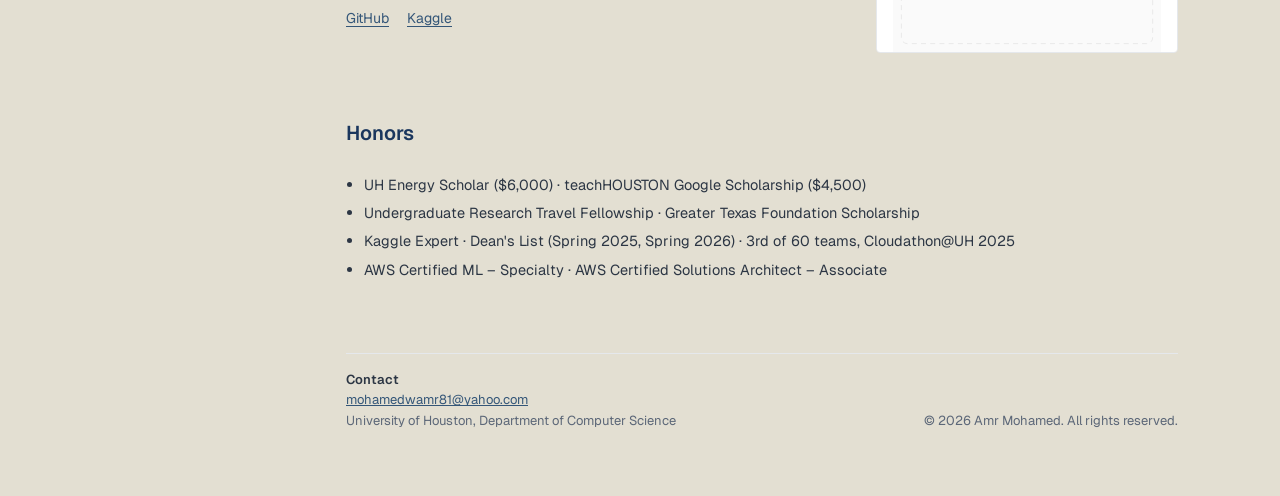
==== commit 37a8f709: "Show the golden Goku artwork on portrait hover" ====
--- a/index.html
+++ b/index.html
@@ -8,14 +8,17 @@
 <meta name="description" content="Amr Mohamed: Computer Science, University of Houston. Optimization, AI for optimization, and energy systems.">
 <link rel="preconnect" href="https://fonts.googleapis.com">
 <link href="https://fonts.googleapis.com/css2?family=Geist:wght@400;500;600&display=swap" rel="stylesheet">
-<link rel="stylesheet" href="style.css?v=12">
+<link rel="stylesheet" href="style.css?v=13">
 </head>
 <body>
 <div class="page">
 <aside class="side">
   <h1><a href="index.html">Amr Mohamed</a></h1>
   <p class="sub">Computer Science · University of Houston</p>
-  <img class="portrait" src="images/profile.jpg?v=75b1ff2b" onerror="this.onerror=null;this.src='images/profile.svg'" alt="Portrait of Amr Mohamed">
+  <div class="portrait">
+    <img src="images/profile.jpg?v=75b1ff2b" onerror="this.onerror=null;this.src='images/profile.svg'" alt="Portrait of Amr Mohamed">
+    <img class="hover-art" src="images/goku-hover.webp" alt="">
+  </div>
   <ul>
     <li><span><svg viewBox="0 0 24 24"><path d="M12 2a7 7 0 0 0-7 7c0 5 7 13 7 13s7-8 7-13a7 7 0 0 0-7-7zm0 9.5A2.5 2.5 0 1 1 12 6.5a2.5 2.5 0 0 1 0 5z"/></svg>Houston, TX</span></li>
     <li><a href="mailto:mohamedwamr81@yahoo.com"><svg viewBox="0 0 24 24"><path d="M3 5h18v14H3zM4.5 6.5 12 12l7.5-5.5V8L12 13.5 4.5 8z"/></svg>Email</a></li>
--- a/style.css
+++ b/style.css
@@ -12,8 +12,12 @@
 .side h1{font-size:32px;white-space:nowrap;line-height:1.15;font-weight:600;color:var(--navy);margin:0;letter-spacing:-.02em}
 .side h1 a{text-decoration:none;color:inherit}
 .side .sub{color:var(--muted);font-size:13px;margin:6px 0 18px}
-.portrait{width:182px;height:auto;border-radius:2px;filter:grayscale(0%);transition:filter .5s ease}
-@media (hover:hover){.portrait:hover{filter:grayscale(100%)}}
+.portrait{position:relative;width:182px;max-width:100%;align-self:start;border-radius:2px;overflow:hidden}
+.portrait img{width:100%;height:auto}
+.portrait .hover-art{position:absolute;inset:0;height:100%;object-fit:contain;background:var(--page-bg);opacity:0;pointer-events:none;transition:opacity .25s ease}
+body.dark .hover-art{background:#15203a}
+@media (hover:hover){.portrait:hover .hover-art{opacity:1}}
+@media (prefers-reduced-motion:reduce){.portrait .hover-art{transition:none}}
 .side ul{list-style:none;padding:0;margin:22px 0 0}
 .side li{margin:0 0 9px;font-size:14px}
 .side li a,.side li span{display:flex;align-items:center;gap:10px;color:var(--link);text-decoration:none}
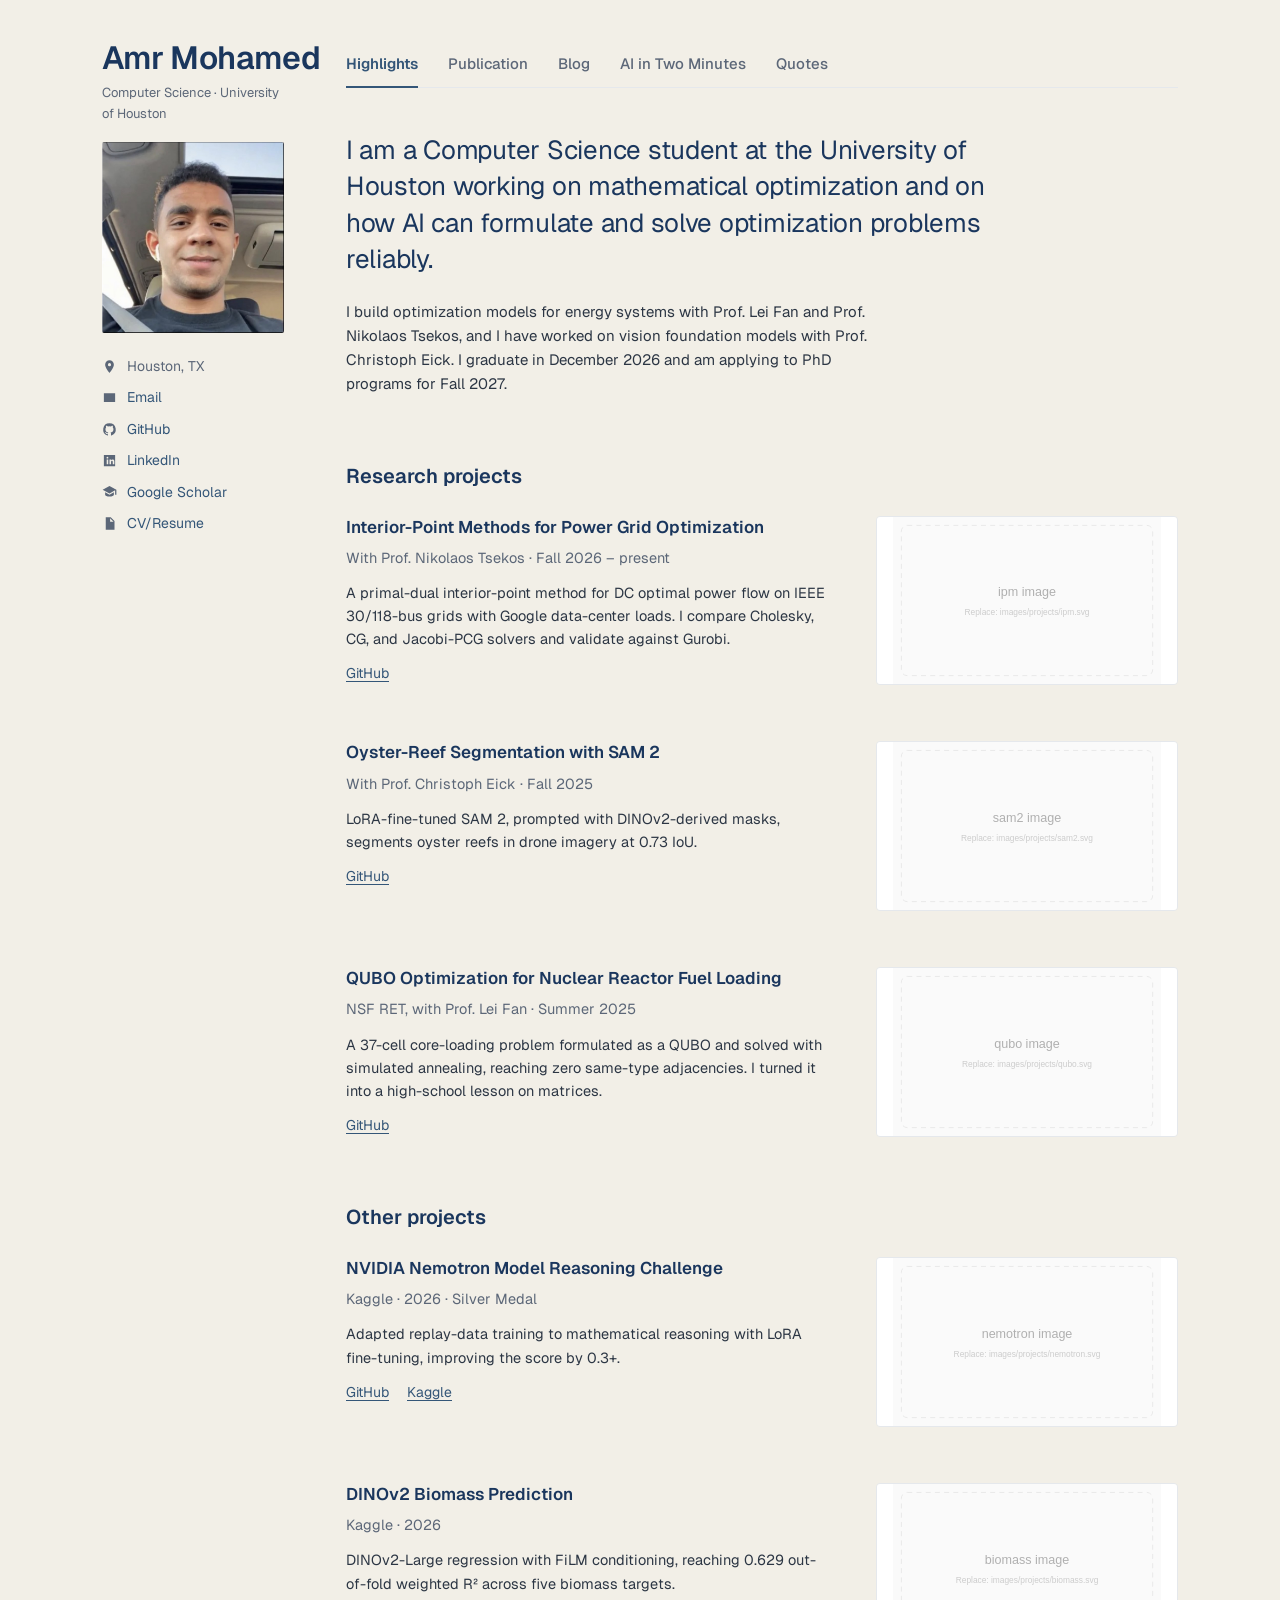
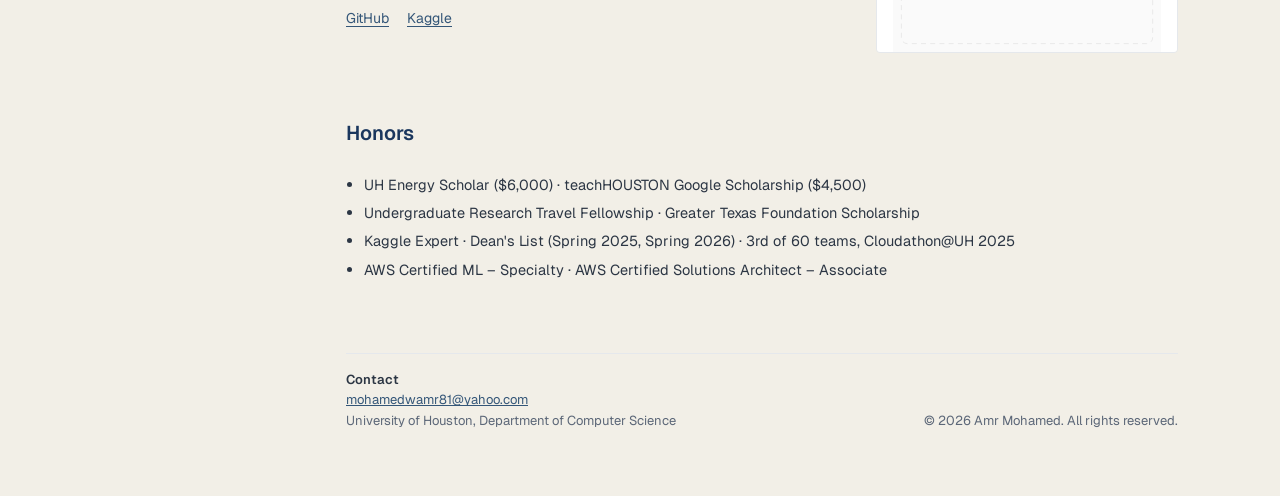
==== commit 272690cb: "Lighten the beige background to warm ivory" ====
--- a/index.html
+++ b/index.html
@@ -3,12 +3,12 @@
 <head>
 <meta charset="UTF-8">
 <meta name="viewport" content="width=device-width, initial-scale=1">
-<meta name="theme-color" content="#e3dfd2">
+<meta name="theme-color" content="#f2efe7">
 <title>Amr Mohamed | Optimization & Machine Learning</title>
 <meta name="description" content="Amr Mohamed: Computer Science, University of Houston. Optimization, AI for optimization, and energy systems.">
 <link rel="preconnect" href="https://fonts.googleapis.com">
 <link href="https://fonts.googleapis.com/css2?family=Geist:wght@400;500;600&display=swap" rel="stylesheet">
-<link rel="stylesheet" href="style.css?v=13">
+<link rel="stylesheet" href="style.css?v=14">
 </head>
 <body>
 <div class="page">
--- a/style.css
+++ b/style.css
@@ -1,5 +1,5 @@
 /* Amr Mohamed — sidebar layout, navy on warm beige */
-:root{--page-bg:#e3dfd2;--navy:#1a365d;--link:#345678;--ink:#2c3644;--muted:#5c6778;--line:#e5e8ec}
+:root{--page-bg:#f2efe7;--navy:#1a365d;--link:#345678;--ink:#2c3644;--muted:#5c6778;--line:#e5e8ec}
 *{box-sizing:border-box}
 html{scroll-behavior:smooth}
 body{margin:0;background:var(--page-bg);color:var(--ink);font:400 16px/1.6 Geist,-apple-system,"Segoe UI",Roboto,"Helvetica Neue",Arial,sans-serif}
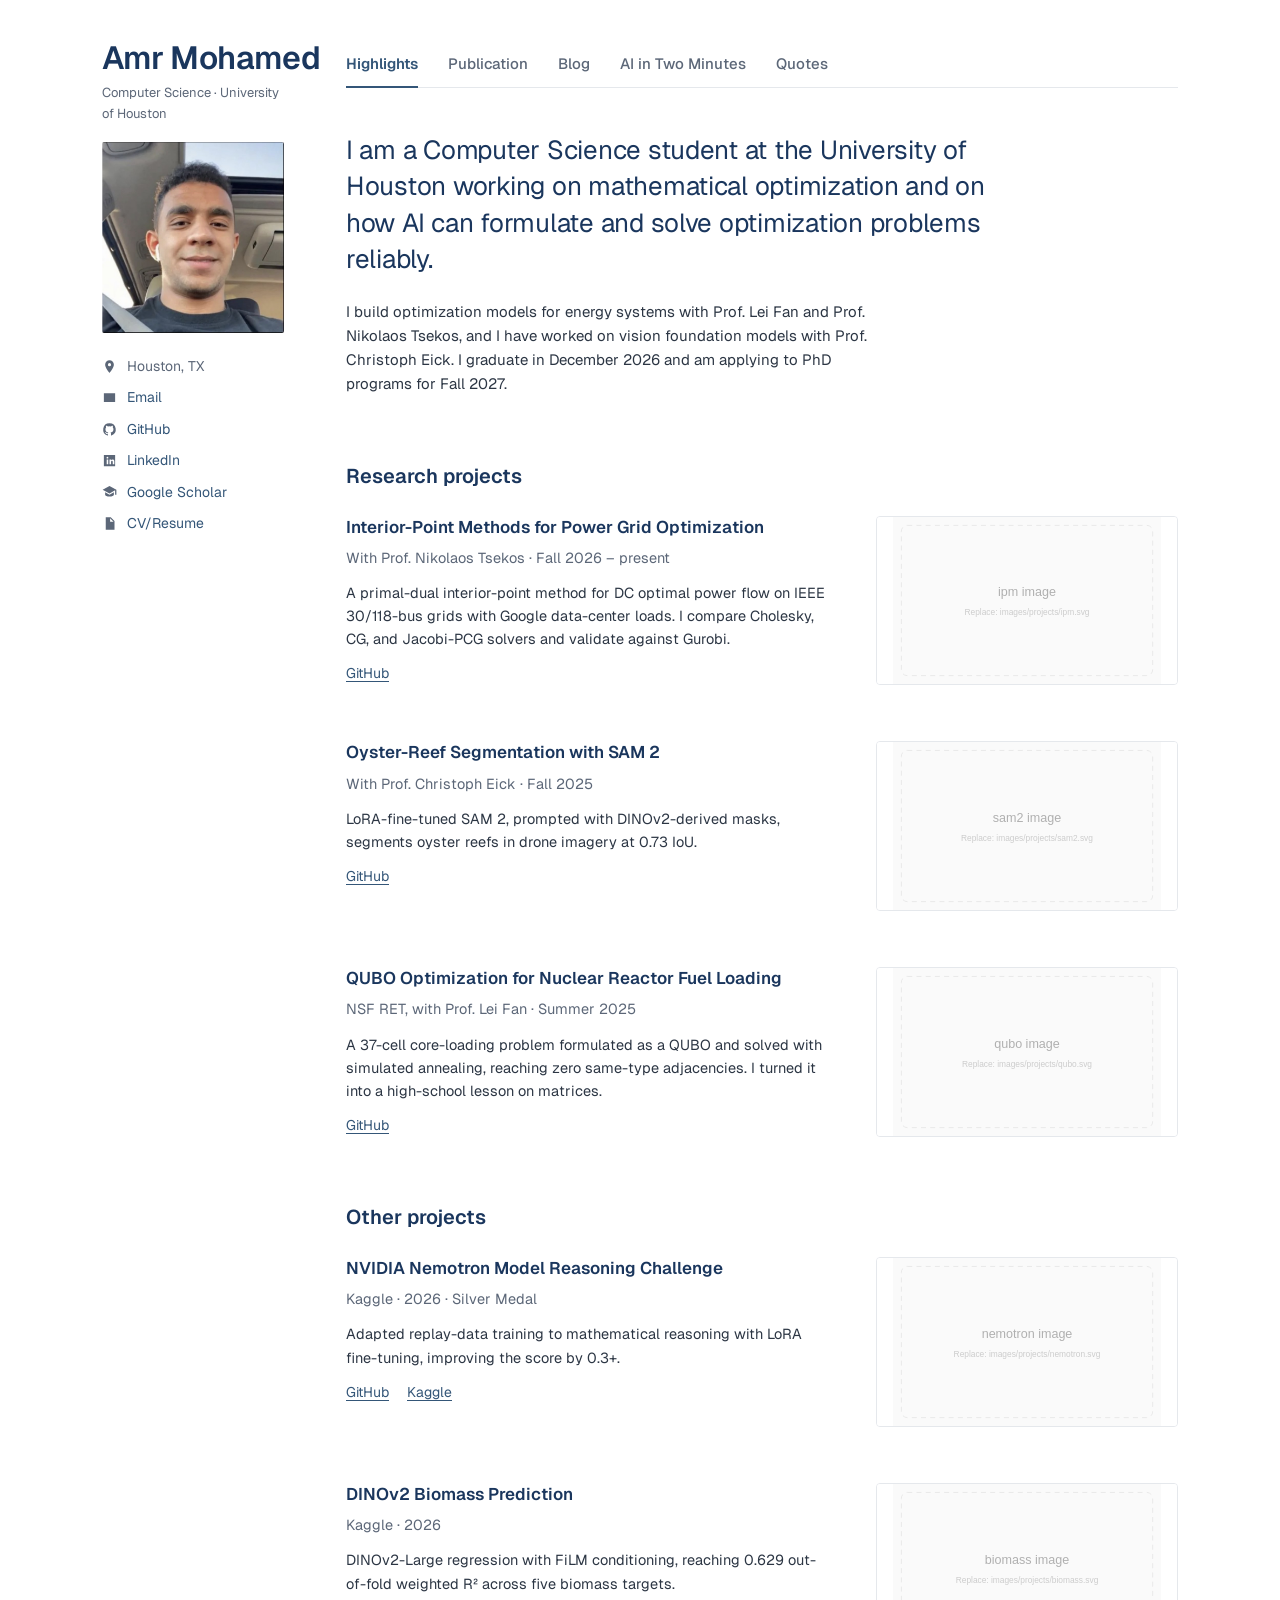
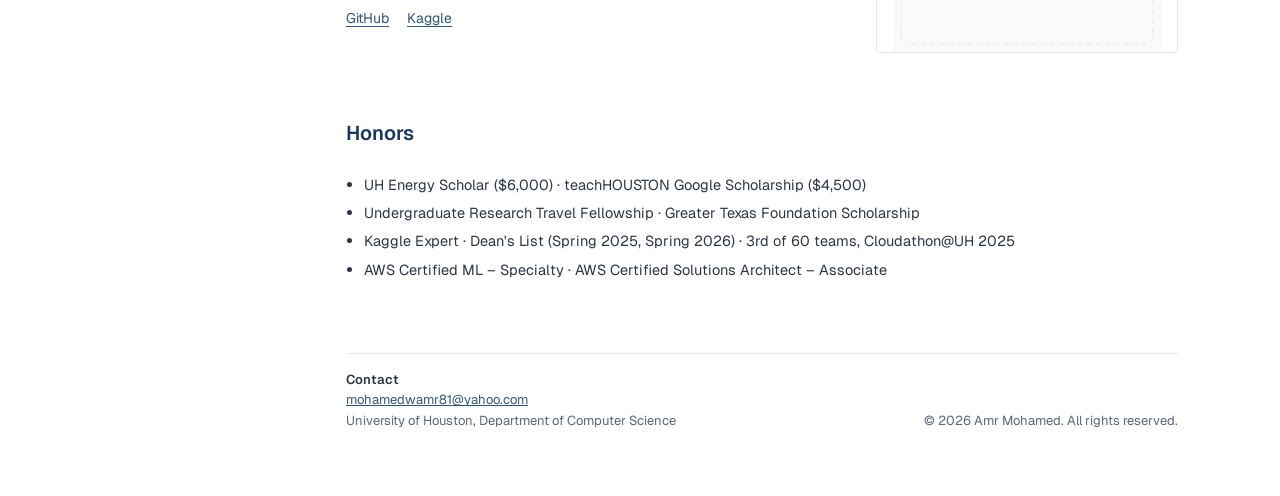
==== commit 7aa83ba3: "Restore the white page background" ====
--- a/index.html
+++ b/index.html
@@ -3,12 +3,12 @@
 <head>
 <meta charset="UTF-8">
 <meta name="viewport" content="width=device-width, initial-scale=1">
-<meta name="theme-color" content="#f2efe7">
+<meta name="theme-color" content="#ffffff">
 <title>Amr Mohamed | Optimization & Machine Learning</title>
 <meta name="description" content="Amr Mohamed: Computer Science, University of Houston. Optimization, AI for optimization, and energy systems.">
 <link rel="preconnect" href="https://fonts.googleapis.com">
 <link href="https://fonts.googleapis.com/css2?family=Geist:wght@400;500;600&display=swap" rel="stylesheet">
-<link rel="stylesheet" href="style.css?v=14">
+<link rel="stylesheet" href="style.css?v=15">
 </head>
 <body>
 <div class="page">
--- a/style.css
+++ b/style.css
@@ -1,5 +1,5 @@
-/* Amr Mohamed — sidebar layout, navy on warm beige */
-:root{--page-bg:#f2efe7;--navy:#1a365d;--link:#345678;--ink:#2c3644;--muted:#5c6778;--line:#e5e8ec}
+/* Amr Mohamed — sidebar layout, navy on white */
+:root{--page-bg:#ffffff;--navy:#1a365d;--link:#345678;--ink:#2c3644;--muted:#5c6778;--line:#e5e8ec}
 *{box-sizing:border-box}
 html{scroll-behavior:smooth}
 body{margin:0;background:var(--page-bg);color:var(--ink);font:400 16px/1.6 Geist,-apple-system,"Segoe UI",Roboto,"Helvetica Neue",Arial,sans-serif}
